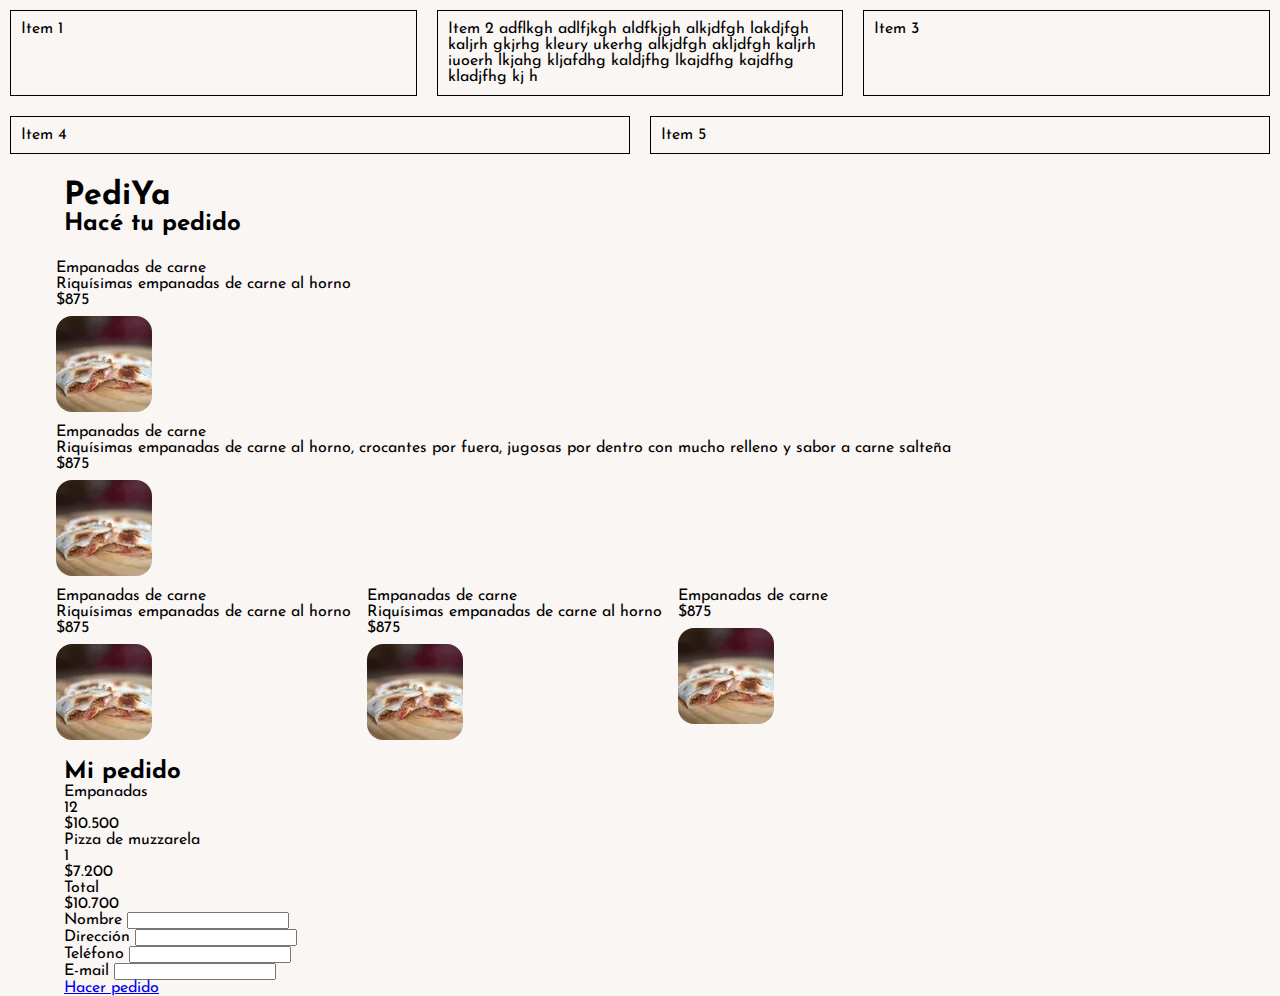
==== index.htm @ 4479c5de "first commit" ====
<!DOCTYPE html>
<html lang="en">
  <head>
    <meta charset="UTF-8" />
    <meta name="viewport" content="width=device-width, initial-scale=1.0" />
    <title>PediYa</title>
    <link rel="stylesheet" href="styles.css" />
  </head>
  <body>
    <div class="xcontainer">
      <div class="xitem">Item 1</div>
      <div class="xitem">
        <div>
          Item 2 adflkgh adlfjkgh aldfkjgh alkjdfgh lakdjfgh kaljrh gkjrhg
          kleury ukerhg alkjdfgh akljdfgh kaljrh iuoerh lkjahg kljafdhg kaldjfhg
          lkajdfhg kajdfhg kladjfhg kj h
        </div>
      </div>
      <div class="xitem">Item 3</div>
      <div class="xitem">Item 4</div>
      <div class="xitem">Item 5</div>
    </div>
    <main>
      <h1>PediYa</h1>

      <h2>Hacé tu pedido</h2>
      <div class="menu__container">
        <div class="menu__item-container">
          <div class="menu__item">
            <div class="menu__item-description">
              <p class="menu__description-name">Empanadas de carne</p>
              <p class="menu__description-description">
                Riquísimas empanadas de carne al horno
              </p>
              <p class="menu__description-price">$875</p>
              <div class="menu__description-button">
                <a href="#" class="add-to-cart"></a>
              </div>
            </div>
            <div class="menu__item-img">
              <img src="./img/empanadas_carne.jpg" alt="empanadas" />
            </div>
          </div>
        </div>

        <div class="menu__item-container">
          <div class="menu__item">
            <div class="menu__item-description">
              <p class="menu__description-name">Empanadas de carne</p>
              <p class="menu__description-description">
                Riquísimas empanadas de carne al horno, crocantes por fuera,
                jugosas por dentro con mucho relleno y sabor a carne salteña
              </p>
              <p class="menu__description-price">$875</p>
              <div class="menu__description-button">
                <a href="#" class="add-to-cart"></a>
              </div>
            </div>
            <div class="menu__item-img">
              <img src="./img/empanadas_carne.jpg" alt="empanadas" />
            </div>
          </div>
        </div>
        <div class="menu__item-container">
          <div class="menu__item">
            <div class="menu__item-description">
              <p class="menu__description-name">Empanadas de carne</p>
              <p class="menu__description-description">
                Riquísimas empanadas de carne al horno
              </p>
              <p class="menu__description-price">$875</p>
              <div class="menu__description-button">
                <a href="#" class="add-to-cart"></a>
              </div>
            </div>
            <div class="menu__item-img">
              <img src="./img/empanadas_carne.jpg" alt="empanadas" />
            </div>
          </div>
        </div>
        <div class="menu__item-container">
          <div class="menu__item">
            <div class="menu__item-description">
              <p class="menu__description-name">Empanadas de carne</p>
              <p class="menu__description-description">
                Riquísimas empanadas de carne al horno
              </p>
              <p class="menu__description-price">$875</p>
              <div class="menu__description-button">
                <a href="#" class="add-to-cart"></a>
              </div>
            </div>
            <div class="menu__item-img">
              <img src="./img/empanadas_carne.jpg" alt="empanadas" />
            </div>
          </div>
        </div>
        <div class="menu__item-container">
          <div class="menu__item">
            <div class="menu__item-description">
              <p class="menu__description-name">Empanadas de carne</p>
              <p class="menu__description-description"></p>
              <p class="menu__description-price">$875</p>
              <div class="menu__description-button">
                <a href="#" class="add-to-cart"></a>
              </div>
            </div>
            <div class="menu__item-img">
              <img src="./img/empanadas_carne.jpg" alt="empanadas" />
            </div>
          </div>
        </div>
      </div>
      <div class="mipedido__main">
        <div class="mipedido__container">
          <h2>Mi pedido</h2>
          <div class="mipedido__details">
            <div>Empanadas</div>
            <div>12</div>
            <div>$10.500</div>
            <div>Pizza de muzzarela</div>
            <div>1</div>
            <div>$7.200</div>
            <div class="total">Total</div>
            <div></div>
            <div>$10.700</div>
          </div>
        </div>
        <div class="mipedido__form">
          <div class="form__row">
            <label for="nombre">Nombre</label>
            <input type="text" required />
          </div>
          <div class="form__row">
            <label for="nombre">Dirección</label>
            <input type="text" required />
          </div>
          <div class="form__row">
            <label for="nombre">Teléfono</label>
            <input type="text" required />
          </div>
          <div class="form__row">
            <label for="nombre">E-mail</label>
            <input type="email" required />
          </div>
          <div class="form__row">
            <a href="#" class="form__submit">Hacer pedido</a>
          </div>
        </div>
      </div>
    </main>
  </body>
</html>
---- styles.css ----
@import url("https://fonts.googleapis.com/css2?family=Josefin+Sans:wght@300;400;700&display=swap");

* {
  margin: 0;
  padding: 0;
  box-sizing: border-box;
  font-family: "Josefin Sans", "sans serif";
}

body {
  width: 100vw;
  height: 100vh;
  background-color: rgb(249, 246, 244);
}

main {
  width: 90%;
  margin: 1rem auto;
}

.menu__container {
  width: 100%;
  display: flex;
  flex-wrap: wrap;
  margin: 1rem -1rem;
}

.menu__itemcontainer {
  xcursor: pointer;
  xbox-sizing: border-box;
  xflex: 1 0 calc(50% - 2rem);
  xwidth: 100%;
  flex: 1 0 calc(50% - 20px); /* Subtract double the margin from the width */
  border: 1px solid #000;
  box-sizing: border-box;
  padding: 10px;
  margin: 10px;
}

.xmenu__item {
  border-radius: 1rem;
  padding: 0.5rem;
  margin: 0.5rem;
  background-color: #fff;
  box-shadow: rgba(181, 129, 108, 0.8) 0px 8px 34px -25px;
  display: flex;
  align-items: center;
}

.menu__item-img {
  padding: 0 0.5rem;
}

.menu__item-img > img {
  border-radius: 1rem;
}

.menu__item-description {
  margin: 0.5rem;
}

.xcontainer {
  display: flex;
  flex-wrap: wrap;
}

.xitem {
  flex: 1 0 calc(50% - 260px); /* Subtract double the margin from the width */
  border: 1px solid #000;
  box-sizing: border-box;
  padding: 10px;
  margin: 10px; /* Add this line to add space around each item */
}
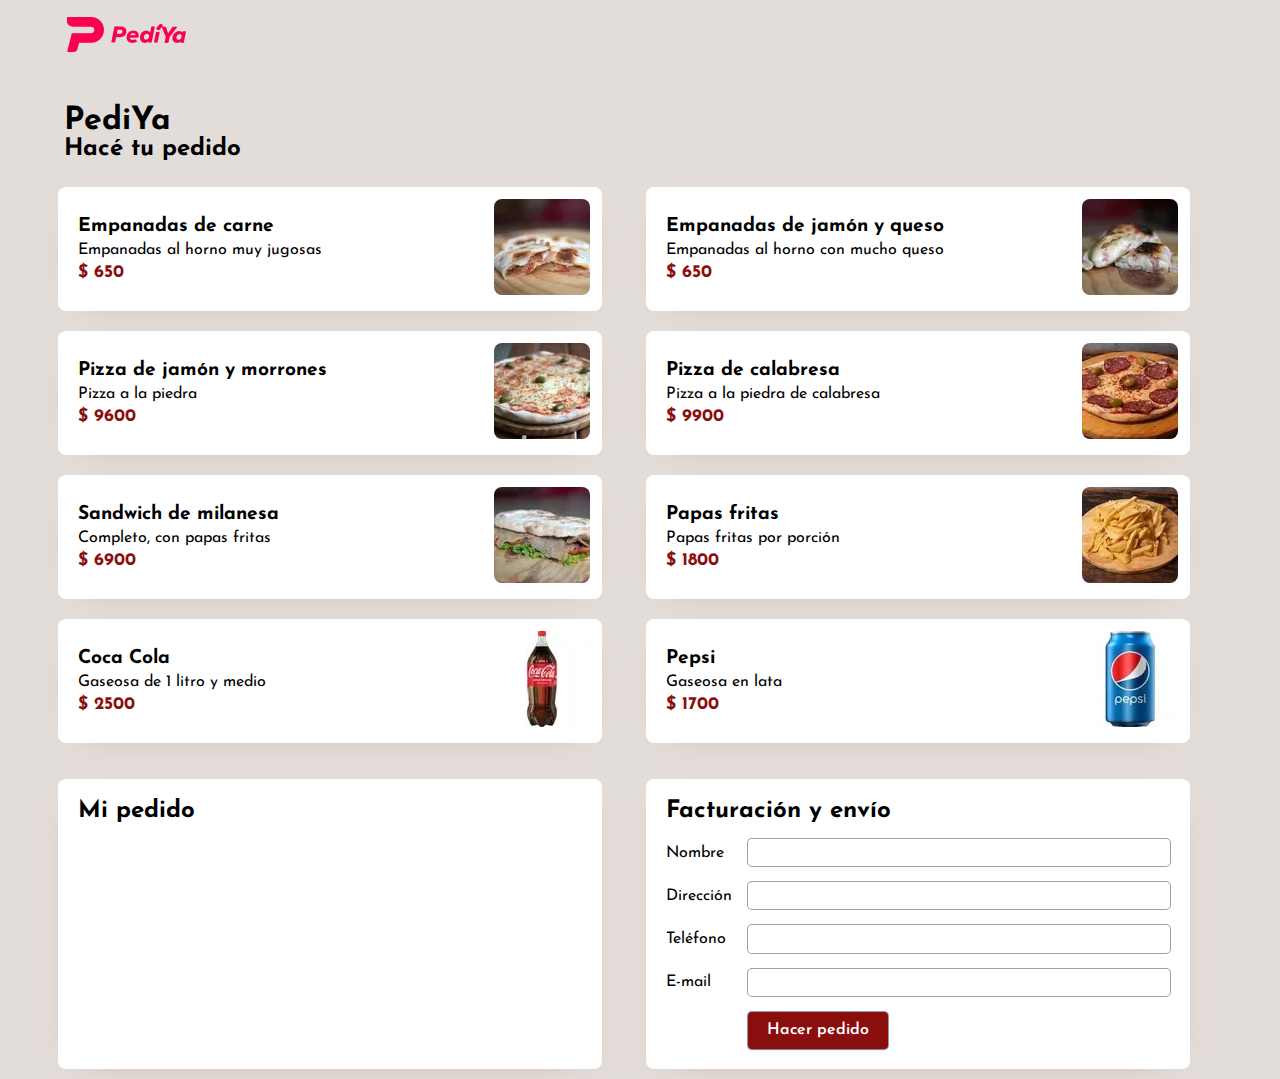
==== commit d4a25c99: "Agrego dialog box y overlay" ====
--- a/index.htm
+++ b/index.htm
@@ -1,5 +1,5 @@
 <!DOCTYPE html>
-<html lang="en">
+<html>
   <head>
     <meta charset="UTF-8" />
     <meta name="viewport" content="width=device-width, initial-scale=1.0" />
@@ -7,147 +7,74 @@
     <link rel="stylesheet" href="styles.css" />
   </head>
   <body>
-    <div class="xcontainer">
-      <div class="xitem">Item 1</div>
-      <div class="xitem">
-        <div>
-          Item 2 adflkgh adlfjkgh aldfkjgh alkjdfgh lakdjfgh kaljrh gkjrhg
-          kleury ukerhg alkjdfgh akljdfgh kaljrh iuoerh lkjahg kljafdhg kaldjfhg
-          lkajdfhg kajdfhg kladjfhg kj h
+    <main>
+      <div id="dialogBox" class="overlay hidden">
+        <div class="dialog__content">
+          <button class="dialog__cerrar" onclick="showDialog(false, '')">
+            ✖
+          </button>
+          <img src="./img/pizza.png" alt="pizza-icon" />
+          <p id="mensaje">Mensaje</p>
+          <button class="dialog__aceptar" onclick="showDialog(false, '')">
+            Aceptar
+          </button>
         </div>
       </div>
-      <div class="xitem">Item 3</div>
-      <div class="xitem">Item 4</div>
-      <div class="xitem">Item 5</div>
-    </div>
-    <main>
+      <div class="logo">
+        <img src="./img/Logo.png" alt="PediYa" />
+      </div>
       <h1>PediYa</h1>
 
       <h2>Hacé tu pedido</h2>
-      <div class="menu__container">
-        <div class="menu__item-container">
-          <div class="menu__item">
-            <div class="menu__item-description">
-              <p class="menu__description-name">Empanadas de carne</p>
-              <p class="menu__description-description">
-                Riquísimas empanadas de carne al horno
-              </p>
-              <p class="menu__description-price">$875</p>
-              <div class="menu__description-button">
-                <a href="#" class="add-to-cart"></a>
-              </div>
-            </div>
-            <div class="menu__item-img">
-              <img src="./img/empanadas_carne.jpg" alt="empanadas" />
-            </div>
-          </div>
-        </div>
+      <div class="flex-container" id="menu-container"></div>
 
-        <div class="menu__item-container">
-          <div class="menu__item">
-            <div class="menu__item-description">
-              <p class="menu__description-name">Empanadas de carne</p>
-              <p class="menu__description-description">
-                Riquísimas empanadas de carne al horno, crocantes por fuera,
-                jugosas por dentro con mucho relleno y sabor a carne salteña
-              </p>
-              <p class="menu__description-price">$875</p>
-              <div class="menu__description-button">
-                <a href="#" class="add-to-cart"></a>
-              </div>
-            </div>
-            <div class="menu__item-img">
-              <img src="./img/empanadas_carne.jpg" alt="empanadas" />
-            </div>
-          </div>
-        </div>
-        <div class="menu__item-container">
-          <div class="menu__item">
-            <div class="menu__item-description">
-              <p class="menu__description-name">Empanadas de carne</p>
-              <p class="menu__description-description">
-                Riquísimas empanadas de carne al horno
-              </p>
-              <p class="menu__description-price">$875</p>
-              <div class="menu__description-button">
-                <a href="#" class="add-to-cart"></a>
-              </div>
-            </div>
-            <div class="menu__item-img">
-              <img src="./img/empanadas_carne.jpg" alt="empanadas" />
-            </div>
-          </div>
-        </div>
-        <div class="menu__item-container">
-          <div class="menu__item">
-            <div class="menu__item-description">
-              <p class="menu__description-name">Empanadas de carne</p>
-              <p class="menu__description-description">
-                Riquísimas empanadas de carne al horno
-              </p>
-              <p class="menu__description-price">$875</p>
-              <div class="menu__description-button">
-                <a href="#" class="add-to-cart"></a>
-              </div>
-            </div>
-            <div class="menu__item-img">
-              <img src="./img/empanadas_carne.jpg" alt="empanadas" />
-            </div>
-          </div>
-        </div>
-        <div class="menu__item-container">
-          <div class="menu__item">
-            <div class="menu__item-description">
-              <p class="menu__description-name">Empanadas de carne</p>
-              <p class="menu__description-description"></p>
-              <p class="menu__description-price">$875</p>
-              <div class="menu__description-button">
-                <a href="#" class="add-to-cart"></a>
-              </div>
-            </div>
-            <div class="menu__item-img">
-              <img src="./img/empanadas_carne.jpg" alt="empanadas" />
-            </div>
-          </div>
-        </div>
-      </div>
-      <div class="mipedido__main">
+      <div class="flex-container-form">
         <div class="mipedido__container">
           <h2>Mi pedido</h2>
-          <div class="mipedido__details">
-            <div>Empanadas</div>
-            <div>12</div>
-            <div>$10.500</div>
-            <div>Pizza de muzzarela</div>
-            <div>1</div>
-            <div>$7.200</div>
-            <div class="total">Total</div>
-            <div></div>
-            <div>$10.700</div>
-          </div>
+          <div class="mipedido__details" id="order-container"></div>
         </div>
-        <div class="mipedido__form">
-          <div class="form__row">
+        <div class="mipedido__container">
+          <h2>Facturación y envío</h2>
+          <div class="form__container">
             <label for="nombre">Nombre</label>
-            <input type="text" required />
-          </div>
-          <div class="form__row">
-            <label for="nombre">Dirección</label>
-            <input type="text" required />
-          </div>
-          <div class="form__row">
-            <label for="nombre">Teléfono</label>
-            <input type="text" required />
-          </div>
-          <div class="form__row">
-            <label for="nombre">E-mail</label>
-            <input type="email" required />
-          </div>
-          <div class="form__row">
-            <a href="#" class="form__submit">Hacer pedido</a>
+            <input
+              id="nombre"
+              type="text"
+              onblur="validateString(this)"
+              required
+            />
+            <label for="direccion">Dirección</label>
+            <input
+              id="direccion"
+              type="text"
+              onblur="validateString(this)"
+              required
+            />
+            <label for="telefono">Teléfono</label>
+            <input
+              id="telefono"
+              type="text"
+              onblur="validateTelephone(this)"
+              required
+            />
+            <label for="email">E-mail</label>
+            <input
+              id="email"
+              type="email"
+              onblur="validateEmail(this)"
+              required
+            />
+            <input
+              type="button"
+              name="hacerpedido"
+              class="form__submit"
+              value="Hacer pedido"
+              onclick="procesarPedido()"
+            />
           </div>
         </div>
       </div>
     </main>
+    <script src="index.js"></script>
   </body>
 </html>
--- a/styles.css
+++ b/styles.css
@@ -10,7 +10,12 @@
 body {
   width: 100vw;
   height: 100vh;
-  background-color: rgb(249, 246, 244);
+  max-width: 100%;
+  background-color: rgb(227, 221, 217);
+}
+
+.logo {
+  margin-bottom: 3rem;
 }
 
 main {
@@ -18,56 +23,230 @@
   margin: 1rem auto;
 }
 
-.menu__container {
+.flex-container,
+.flex-container-form {
+  display: flex;
+  flex-wrap: wrap;
+  justify-content: space-between;
   width: 100%;
-  display: flex;
-  flex-wrap: wrap;
   margin: 1rem -1rem;
 }
 
-.menu__itemcontainer {
-  xcursor: pointer;
-  xbox-sizing: border-box;
-  xflex: 1 0 calc(50% - 2rem);
-  xwidth: 100%;
-  flex: 1 0 calc(50% - 20px); /* Subtract double the margin from the width */
-  border: 1px solid #000;
+.card {
   box-sizing: border-box;
-  padding: 10px;
   margin: 10px;
-}
-
-.xmenu__item {
-  border-radius: 1rem;
-  padding: 0.5rem;
-  margin: 0.5rem;
+  padding: 0.75rem;
+  flex-basis: calc(50% - 2rem);
+  display: flex;
+  justify-content: space-between;
+  align-items: center;
   background-color: #fff;
   box-shadow: rgba(181, 129, 108, 0.8) 0px 8px 34px -25px;
-  display: flex;
-  align-items: center;
-}
-
-.menu__item-img {
-  padding: 0 0.5rem;
-}
-
-.menu__item-img > img {
-  border-radius: 1rem;
-}
-
-.menu__item-description {
-  margin: 0.5rem;
-}
-
-.xcontainer {
-  display: flex;
-  flex-wrap: wrap;
-}
-
-.xitem {
-  flex: 1 0 calc(50% - 260px); /* Subtract double the margin from the width */
-  border: 1px solid #000;
+  border-radius: 0.5rem;
+  cursor: pointer;
+}
+
+.details {
+  padding: 0.5rem;
+}
+
+.card__title {
+  margin-bottom: 6px;
+  font-size: 1.2rem;
+  font-weight: 700;
+}
+.card__description {
+  margin-bottom: 6px;
+  font-size: 1rem;
+  font-weight: 400;
+}
+.card__price {
+  font-size: 1.1rem;
+  font-weight: 700;
+  margin-top: 2px;
+  color: #8b0e0e;
+}
+
+.card__image {
+  border-radius: 0.5rem;
+}
+
+.mipedido__container {
   box-sizing: border-box;
-  padding: 10px;
-  margin: 10px; /* Add this line to add space around each item */
-}
+  margin: 10px;
+  padding: 1.25rem;
+  flex-basis: calc(50% - 2rem);
+  display: flex;
+  flex-direction: column;
+  background-color: #fff;
+  box-shadow: rgba(181, 129, 108, 0.8) 0px 8px 34px -25px;
+  border-radius: 0.5rem;
+}
+
+.mipedido__container h2 {
+  margin-bottom: 1rem;
+  font-size: 1.5rem;
+  font-weight: 700;
+}
+
+.mipedido__details {
+  display: grid;
+  grid-template-columns: 3fr 48px auto;
+  row-gap: 1rem;
+  column-gap: 1rem;
+  align-items: center;
+}
+
+.mipedido__details-precio {
+  justify-self: end;
+  grid-column-start: 3;
+}
+
+.mipedido__details-cantidad {
+  font-size: 1rem;
+  line-height: 1.2rem;
+  padding: 4px 8px;
+  width: 48px;
+  border: unset;
+  border-radius: 4px;
+  outline-color: rgba(181, 129, 108, 0.8);
+  background-color: rgb(255, 255, 255);
+  box-shadow: rgba(0, 0, 0, 0) 0px 0px 0px 0px,
+    rgba(60, 66, 87, 0.5) 0px 0px 0px 1px;
+}
+.mipedido__details-total {
+  font-weight: 700;
+  color: #8b0e0e;
+}
+
+.form__container {
+  display: grid;
+  grid-template-columns: auto 2fr;
+  row-gap: 1rem;
+  column-gap: 1rem;
+  align-items: center;
+}
+
+.form__container input {
+  font-size: 1rem;
+  line-height: 1.2rem;
+  padding: 4px 8px;
+  width: 100%;
+  border: unset;
+  border-radius: 4px;
+  outline-color: rgba(181, 129, 108, 0.8);
+  background-color: rgb(255, 255, 255);
+  box-shadow: rgba(0, 0, 0, 0) 0px 0px 0px 0px,
+    rgba(60, 66, 87, 0.5) 0px 0px 0px 1px;
+}
+
+.form__container .form__submit {
+  grid-column-start: 2;
+  font-size: 1rem;
+  line-height: 1.8rem;
+  width: 140px;
+  border: unset;
+  border-radius: 4px;
+  background-color: #8b0e0e;
+  box-shadow: rgba(0, 0, 0, 0) 0px 0px 0px 0px,
+    rgba(0, 0, 0, 0.12) 0px 1px 1px 0px, rgba(60, 66, 87, 0.5) 0px 0px 0px 1px,
+    rgba(0, 0, 0, 0) 0px 0px 0px 0px, rgba(0, 0, 0, 0) 0px 0px 0px 0px,
+    rgba(60, 66, 87, 0.08) 0px 2px 5px 0px;
+  color: #fff;
+  font-weight: 600;
+  cursor: pointer;
+}
+
+.form__container .form__submit:hover {
+  background-color: #8b3636;
+}
+
+.form__container .form__submit:active {
+  translate: 1px 1px;
+}
+
+@media only screen and (max-width: 720px) {
+  .card {
+    margin: 10px;
+    padding: 0.75rem;
+    flex-basis: 100%;
+    min-width: 260px;
+  }
+
+  .flex-container-form {
+    flex-direction: column;
+  }
+}
+
+.error {
+  border: solid 1px #8b0e0e !important;
+  background-color: rgba(181, 129, 108, 0.3) !important;
+}
+
+.overlay {
+  background-color: rgba(0, 0, 0, 0.5);
+  width: 100%;
+  height: 100%;
+  position: fixed;
+  margin: 0;
+  top: 0;
+  left: 0;
+  right: 0;
+  bottom: 0;
+  display: flex;
+  align-items: center;
+  justify-content: center;
+}
+
+.hidden {
+  display: none;
+}
+
+.dialog__content {
+  width: 320px;
+  display: flex;
+  flex-direction: column;
+  align-items: center;
+  background-color: #fff;
+  color: #000;
+  text-align: center;
+  border-radius: 20px;
+  padding: 30px;
+}
+
+.dialog__content .dialog__cerrar {
+  width: 30px;
+  font-size: 20px;
+  color: #c0c5cb;
+  align-self: flex-end;
+  background-color: transparent;
+  border: none;
+  margin-bottom: 10px;
+  cursor: pointer;
+}
+.dialog__content img {
+  width: 82px;
+  margin-bottom: 15px;
+}
+.dialog__content p {
+  margin-bottom: 40px;
+  font-size: 18px;
+}
+
+.dialog__content .dialog__aceptar {
+  background-color: #8b0e0e;
+  border: none;
+  border-radius: 5px;
+  width: 200px;
+  padding: 14px;
+  font-size: 16px;
+  color: white;
+  box-shadow: 0px 6px 18px -5px #8b0e0e;
+}
+.dialog__content .dialog__aceptar {
+  background-color: #8b3636;
+}
+
+.dialog__content .dialog__aceptar:active {
+  translate: 1px 1px;
+}
